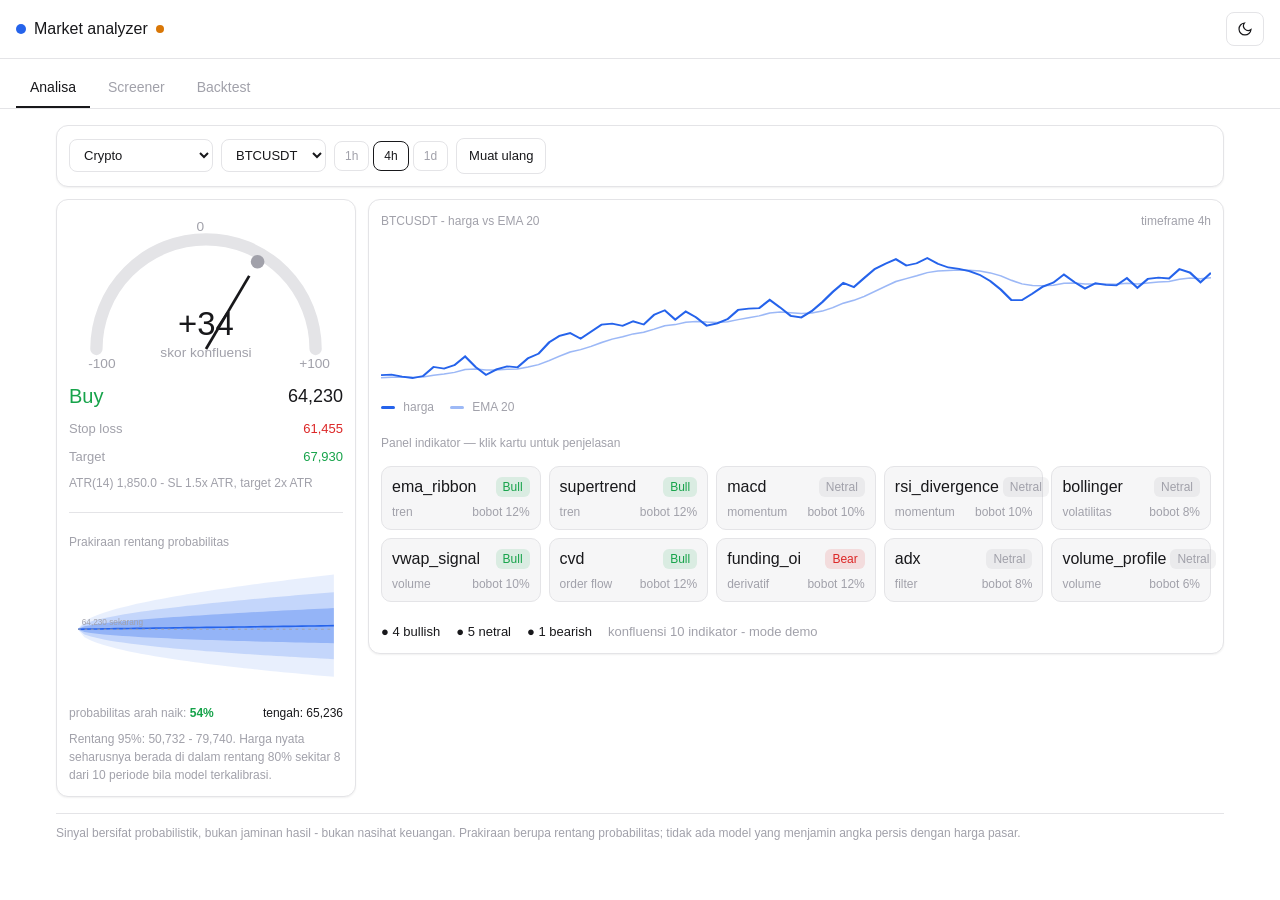
==== index.html @ 8733f29a "deleted:    frontend/README.md" ====
<!DOCTYPE html>
<html lang="id" data-theme="light">
<head>
<meta charset="UTF-8">
<meta name="viewport" content="width=device-width, initial-scale=1.0">
<title>Market analyzer</title>
<link rel="stylesheet" href="css/styles.css">
</head>
<body>
<header class="topbar">
  <div class="brand">
    <span class="logo" aria-hidden="true"></span>
    <span>Market analyzer</span>
    <span class="api-dot" id="apiDot" title="status API"></span>
  </div>
  <div class="top-actions">
    <button class="btn icon" id="themeToggle" aria-label="ganti tema"></button>
  </div>
</header>

<nav class="tabs" id="mainTabs">
  <button class="tab on" data-view="analisa">Analisa</button>
  <button class="tab" data-view="screener">Screener</button>
  <button class="tab" data-view="backtest">Backtest</button>
</nav>

<!-- ============ VIEW: ANALISA ============ -->
<section id="view-analisa" class="view">
  <div class="controls card">
    <select id="selAsset" aria-label="kelas aset"></select>
    <select id="selSymbol" aria-label="simbol"></select>
    <div class="chips" id="tfChips" role="group" aria-label="timeframe"></div>
    <button class="btn" id="btnRefresh">Muat ulang</button>
  </div>

  <div class="grid-main">
    <div class="card panel">
      <svg viewBox="0 0 200 118" class="gauge" aria-label="gauge skor konfluensi">
        <path d="M 20 100 A 80 80 0 0 1 180 100" class="gauge-track"/>
        <text x="14" y="114" class="g-tick">-100</text>
        <text x="93" y="14" class="g-tick">0</text>
        <text x="168" y="114" class="g-tick">+100</text>
        <line id="needle" x1="100" y1="100" x2="100" y2="26" class="needle"/>
        <circle id="dot" cx="100" cy="26" r="5" class="dot"/>
        <text id="gScore" x="100" y="90" text-anchor="middle" class="g-score">0</text>
        <text x="100" y="106" text-anchor="middle" class="g-label">skor konfluensi</text>
      </svg>
      <div class="row-between">
        <div class="status" id="vStatus">—</div>
        <div class="price num" id="vPrice">—</div>
      </div>
      <div class="row-between sltp">
        <span class="muted">Stop loss</span><span class="num sl" id="vSL">—</span>
      </div>
      <div class="row-between sltp">
        <span class="muted">Target</span><span class="num tp" id="vTP">—</span>
      </div>
      <div class="muted small" id="vATR"></div>

      <div class="divider"></div>
      <div class="muted small">Prakiraan rentang probabilitas</div>
      <svg viewBox="0 0 300 150" class="cone" aria-label="kerucut prakiraan">
        <path id="c95" class="cone-95"/>
        <path id="c80" class="cone-80"/>
        <path id="c50" class="cone-50"/>
        <path id="cMed" class="cone-med"/>
        <line id="cCur" class="cone-cur"/>
        <text id="cCurT" class="c-tick"></text>
      </svg>
      <div class="row-between small" id="forecastNums"></div>
      <div class="muted small" id="forecastNote"></div>
    </div>

    <div class="card panel">
      <div class="row-between">
        <span class="tag" id="vChartLab">—</span><span class="tag" id="vTfLab"></span>
      </div>
      <svg viewBox="0 0 600 150" class="spark" preserveAspectRatio="none">
        <path id="spEma" class="sp-ema"/>
        <path id="spPx" class="sp-px"/>
      </svg>
      <div class="legend small">
        <span><i class="sw sw-line"></i> harga</span>
        <span><i class="sw sw-ema"></i> EMA 20</span>
      </div>

      <div class="ind-head">Panel indikator <span class="muted">— klik kartu untuk penjelasan</span></div>
      <div class="ind-grid" id="indGrid"></div>
      <div class="tally" id="vTally"></div>
      <div class="card detail" id="detail" hidden>
        <div class="row-between">
          <strong id="dName"></strong>
          <button class="btn ghost" id="dClose">Tutup</button>
        </div>
        <div class="tag" id="dMeta"></div>
        <p id="dWhy" class="why"></p>
      </div>
    </div>
  </div>

  <p class="disclaimer">Sinyal bersifat probabilistik, bukan jaminan hasil - bukan nasihat keuangan.
  Prakiraan berupa rentang probabilitas; tidak ada model yang menjamin angka persis dengan harga pasar.</p>
</section>

<!-- ============ VIEW: SCREENER ============ -->
<section id="view-screener" class="view" hidden>
  <div class="controls card">
    <select id="scrAsset" aria-label="kelas aset"></select>
    <select id="scrFilter" aria-label="filter status">
      <option value="">Semua status</option>
      <option value="strong_buy">Strong buy</option>
      <option value="buy">Buy</option>
      <option value="wait">Wait</option>
      <option value="sell">Sell</option>
      <option value="strong_sell">Strong sell</option>
    </select>
    <button class="btn" id="btnScr">Pindai</button>
  </div>
  <div class="card table-wrap">
    <table class="table" id="scrTable">
      <thead><tr><th>Simbol</th><th>Skor</th><th>Status</th></tr></thead>
      <tbody></tbody>
    </table>
    <div class="empty muted" id="scrEmpty" hidden>Belum ada hasil. Tekan "Pindai".</div>
  </div>
</section>

<!-- ============ VIEW: BACKTEST ============ -->
<section id="view-backtest" class="view" hidden>
  <div class="controls card">
    <select id="btAsset" aria-label="kelas aset"></select>
    <input id="btSymbol" placeholder="simbol, mis. BTCUSDT" class="input">
    <select id="btTf"></select>
    <button class="btn" id="btnBt">Jalankan backtest</button>
  </div>
  <div class="stats" id="btStats" hidden>
    <div class="card stat"><div class="tag">Win rate</div><div class="stat-v num" id="btWin">-</div></div>
    <div class="card stat"><div class="tag">Profit factor</div><div class="stat-v num" id="btPF">-</div></div>
    <div class="card stat"><div class="tag">Total return</div><div class="stat-v num" id="btRet">-</div></div>
    <div class="card stat"><div class="tag">Buy &amp; hold</div><div class="stat-v num" id="btBH">-</div></div>
    <div class="card stat"><div class="tag">Max drawdown</div><div class="stat-v num" id="btDD">-</div></div>
    <div class="card stat"><div class="tag">Jumlah trade</div><div class="stat-v num" id="btTr">-</div></div>
  </div>
  <p class="disclaimer">Backtest memasukkan fee &amp; slippage. Hasil historis tidak menjamin hasil masa depan.</p>
</section>

<script src="js/config.js"></script>
<script src="js/theme.js"></script>
<script src="js/demo.js"></script>
<script src="js/api.js"></script>
<script src="js/charts.js"></script>
<script src="js/app.js"></script>
</body>
</html>
---- css/styles.css ----
:root{
  --bg:#ffffff; --surface:#f6f6f7; --surface2:#ffffff;
  --border:#e4e4e7; --text:#18181b; --text2:#52525b; --text3:#a1a1aa;
  --accent:#2563eb; --pos:#16a34a; --neg:#dc2626; --warn:#d97706;
  --shadow:0 1px 2px rgba(0,0,0,.06);
}
[data-theme="dark"]{
  --bg:#0c0c0e; --surface:#16161a; --surface2:#1c1c21;
  --border:#27272b; --text:#f4f4f5; --text2:#a1a1aa; --text3:#71717a;
  --accent:#3b82f6; --pos:#22c55e; --neg:#ef4444; --warn:#f59e0b;
  --shadow:0 1px 2px rgba(0,0,0,.4);
}
*{box-sizing:border-box;margin:0}
html{-webkit-text-size-adjust:100%}
body{font-family:-apple-system,"Segoe UI",Roboto,"Helvetica Neue",Arial,sans-serif;
  background:var(--bg);color:var(--text);line-height:1.5;transition:background .2s,color .2s}
.num{font-variant-numeric:tabular-nums;font-feature-settings:"tnum" 1}
.muted{color:var(--text3)} .small{font-size:12px} .tag{font-size:12px;color:var(--text3)}
.btn{font:inherit;font-size:13px;padding:7px 12px;border-radius:8px;border:1px solid var(--border);
  background:var(--surface2);color:var(--text);cursor:pointer;transition:border-color .15s}
.btn:hover{border-color:var(--text3)}
.btn.icon{padding:7px;width:38px;height:34px;display:grid;place-items:center}
.btn.icon svg{width:16px;height:16px}
.btn.ghost{border-color:transparent;background:transparent;color:var(--text3)}
.card{background:var(--surface2);border:1px solid var(--border);border-radius:12px;padding:12px;box-shadow:var(--shadow)}
.input{font:inherit;font-size:13px;padding:7px 10px;border-radius:8px;border:1px solid var(--border);
  background:var(--surface2);color:var(--text);min-width:0}
select{font:inherit;font-size:13px;padding:7px 10px;border-radius:8px;border:1px solid var(--border);
  background:var(--surface2);color:var(--text);max-width:100%}
.divider{height:1px;background:var(--border);margin:12px 0}

.topbar{display:flex;justify-content:space-between;align-items:center;padding:12px 16px;
  border-bottom:1px solid var(--border);position:sticky;top:0;background:var(--bg);z-index:10}
.brand{display:flex;align-items:center;gap:8px;font-weight:500;font-size:16px}
.logo{width:10px;height:10px;border-radius:50%;background:var(--accent)}
.api-dot{width:8px;height:8px;border-radius:50%;background:var(--text3);display:inline-block}
.api-dot.on{background:var(--pos)} .api-dot.demo{background:var(--warn)}

.tabs{display:flex;gap:4px;padding:10px 16px 0;border-bottom:1px solid var(--border)}
.tab{font:inherit;font-size:14px;padding:8px 14px;border:none;background:none;color:var(--text3);
  cursor:pointer;border-bottom:2px solid transparent}
.tab.on{color:var(--text);border-bottom-color:var(--text);font-weight:500}
.view{padding:16px;max-width:1200px;margin:0 auto}

.controls{display:flex;gap:8px;flex-wrap:wrap;align-items:center;margin-bottom:12px}
.chips{display:flex;gap:4px;flex-wrap:wrap}
.chip{font:inherit;font-size:12px;padding:5px 10px;border-radius:8px;border:1px solid var(--border);
  background:transparent;color:var(--text3);cursor:pointer}
.chip.on{color:var(--text);border-color:var(--text)}

.grid-main{display:grid;grid-template-columns:300px 1fr;gap:12px;align-items:start}
.panel{display:flex;flex-direction:column;gap:8px}
.row-between{display:flex;justify-content:space-between;align-items:center;gap:8px}
.status{font-size:20px;font-weight:500}
.price{font-size:18px;font-weight:500}
.sltp{font-size:13px} .sl{color:var(--neg)} .tp{color:var(--pos)}

.gauge{width:100%}
.gauge-track{fill:none;stroke:var(--border);stroke-width:9;stroke-linecap:round}
.g-tick{font-size:10px;fill:var(--text3)}
.needle{stroke:var(--text);stroke-width:2}
.dot{fill:var(--text3)}
.g-score{font-size:24px;font-weight:500;fill:var(--text)}
.g-label{font-size:10px;fill:var(--text3)}

.cone{width:100%}
.cone-95{fill:var(--accent);fill-opacity:.10}
.cone-80{fill:var(--accent);fill-opacity:.18}
.cone-50{fill:var(--accent);fill-opacity:.30}
.cone-med{fill:none;stroke:var(--accent);stroke-width:1.8}
.cone-cur{stroke:var(--text3);stroke-dasharray:3 4}
.c-tick{font-size:9px;fill:var(--text3)}

.spark{width:100%;height:150px;display:block}
.sp-px{fill:none;stroke:var(--accent);stroke-width:1.8}
.sp-ema{fill:none;stroke:var(--accent);stroke-opacity:.45;stroke-width:1.5}
.legend{display:flex;gap:16px;color:var(--text3);margin-top:2px;font-size:12px}
.sw{display:inline-block;width:14px;height:3px;border-radius:2px;vertical-align:middle;margin-right:5px}
.sw-line{background:var(--accent)} .sw-ema{background:var(--accent);opacity:.45}

.ind-head{font-size:12px;color:var(--text3);margin:10px 0 6px}
.ind-grid{display:grid;grid-template-columns:repeat(auto-fill,minmax(155px,1fr));gap:8px}
.ind-card{border:1px solid var(--border);border-radius:10px;padding:8px 10px;cursor:pointer;
  transition:border-color .15s;background:var(--surface)}
.ind-card:hover{border-color:var(--text3)}
.ind-card.sel{border-color:var(--text)}
.ind-card .row-between{gap:4px}
.badge{display:inline-block;border-radius:6px;padding:1px 7px;font-size:12px;font-weight:500;white-space:nowrap}
.badge.bull{color:var(--pos);background:color-mix(in srgb,var(--pos) 12%,transparent)}
.badge.bear{color:var(--neg);background:color-mix(in srgb,var(--neg) 12%,transparent)}
.badge.neut{color:var(--text3);background:color-mix(in srgb,var(--text3) 14%,transparent)}
.ind-meta{display:flex;justify-content:space-between;font-size:12px;color:var(--text3);margin-top:4px;gap:4px}
.tally{display:flex;gap:16px;font-size:13px;margin-top:12px;flex-wrap:wrap}
.detail{margin-top:12px;background:var(--surface)}
.why{font-size:14px;margin-top:6px;color:var(--text2)}

.table-wrap{overflow-x:auto}
.table{width:100%;border-collapse:collapse;font-size:14px;min-width:420px}
.table th{text-align:left;font-weight:500;color:var(--text3);font-size:12px;padding:8px 10px;border-bottom:1px solid var(--border)}
.table td{padding:9px 10px;border-bottom:1px solid var(--border)}
.table tr:last-child td{border-bottom:none}
.empty{padding:24px;text-align:center}

.stats{display:grid;grid-template-columns:repeat(auto-fit,minmax(140px,1fr));gap:8px;margin-bottom:12px}
.stat-v{font-size:22px;font-weight:500;margin-top:2px}

.disclaimer{font-size:12px;color:var(--text3);border-top:1px solid var(--border);padding-top:10px;margin-top:16px}

@media (max-width:900px){
  .grid-main{grid-template-columns:1fr}
}
@media (max-width:600px){
  .view{padding:12px}
  .controls{gap:6px}
  .controls select,.controls .input{flex:1 1 40%}
  .ind-grid{grid-template-columns:repeat(auto-fill,minmax(130px,1fr))}
  .status{font-size:18px}
  .topbar{padding:10px 12px}
  .tabs{padding:8px 12px 0}
  .tab{padding:8px 10px}
}
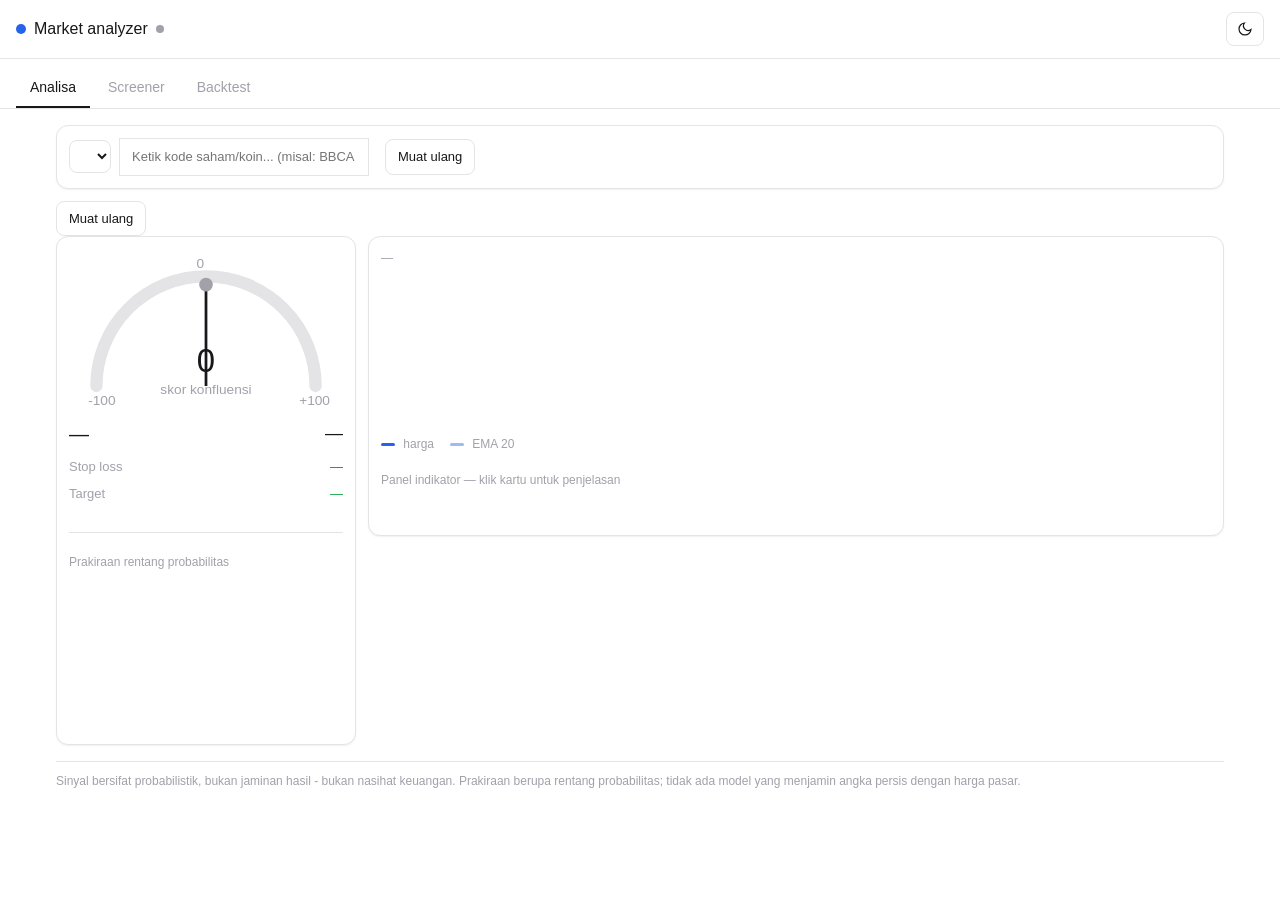
==== commit 6b1949e4: "memperbaiki banyak data, tapi aksesnya hanya pilihan" ====
--- a/index.html
+++ b/index.html
@@ -27,8 +27,21 @@
 <!-- ============ VIEW: ANALISA ============ -->
 <section id="view-analisa" class="view">
   <div class="controls card">
+    <!-- Pilihan Kelas Aset (Cukup Satu Saja) -->
     <select id="selAsset" aria-label="kelas aset"></select>
-    <select id="selSymbol" aria-label="simbol"></select>
+    
+    <!-- Search Box Interaktif Hasil Modifikasi -->
+    <input type="text" id="symbolInput" list="marketAssetDatalist" placeholder="Ketik kode saham/koin... (misal: BBCA atau BTC)" class="input" style="padding: 0.5rem 0.75rem; border: 1px solid var(--border); border-radius: var(--radius); background: var(--bg-card); color: var(--fg); min-width: 250px;">
+    <datalist id="marketAssetDatalist"></datalist>
+    
+    <!-- Pilihan Jangka Waktu (Timeframe) -->
+    <div class="chips" id="tfChips" role="group" aria-label="timeframe"></div>
+    
+    <!-- Tombol Eksekusi Utama (Wajib Ada) -->
+    <button class="btn" id="btnRefresh">Muat ulang</button>
+  </div>
+
+
     <div class="chips" id="tfChips" role="group" aria-label="timeframe"></div>
     <button class="btn" id="btnRefresh">Muat ulang</button>
   </div>
